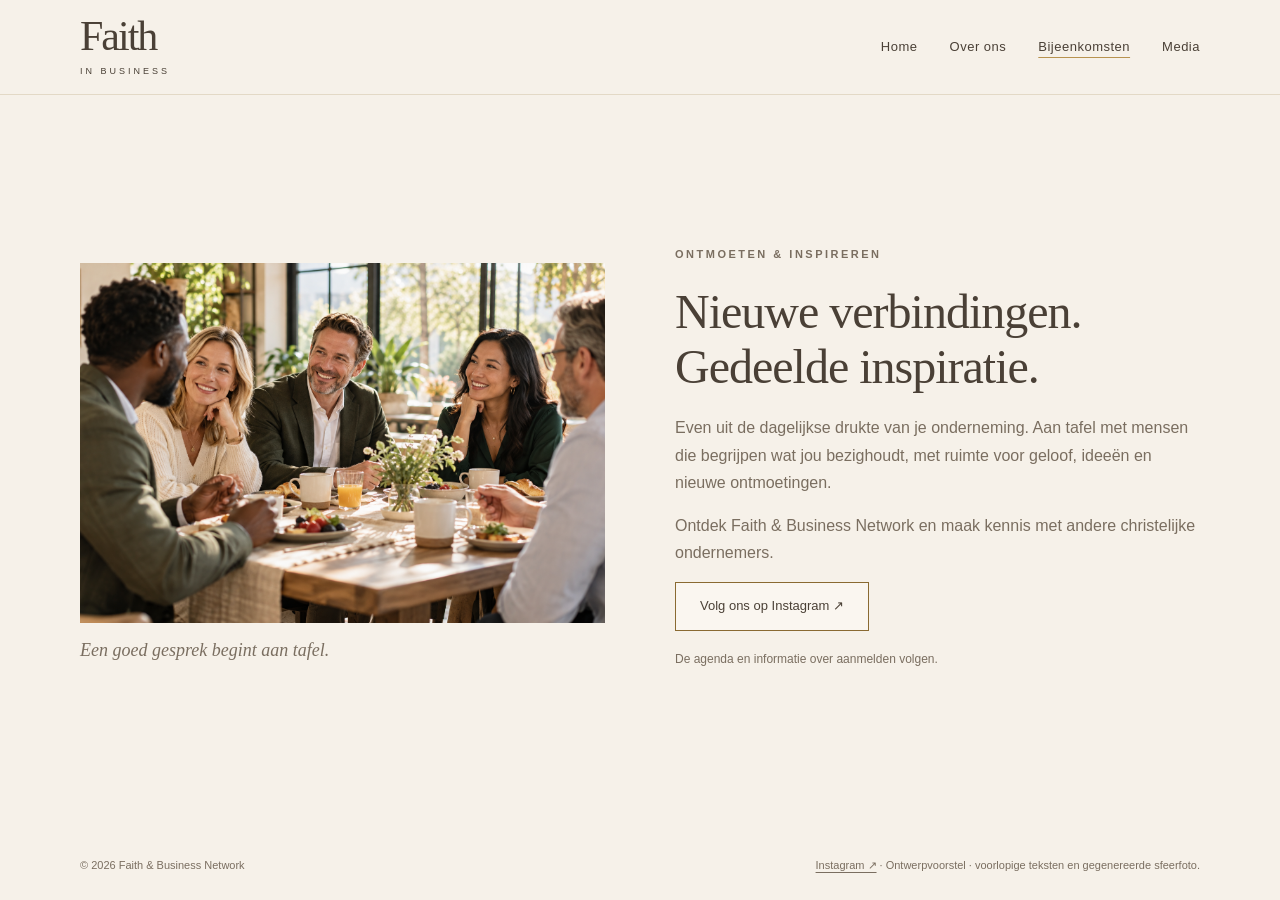
==== bijeenkomsten.html @ fe1f47e5 "Create bijeenkomsten.html for event details This HTML file outlines the structure and content for th" ====
<!doctype html>
<html lang="nl">
<head>
  <meta charset="utf-8">
  <meta name="viewport" content="width=device-width, initial-scale=1">
  <meta name="description" content="Bijeenkomsten van Faith & Business Network: ontmoet andere christelijke ondernemers.">
  <meta name="theme-color" content="#f6f1e9">
  <title>Bijeenkomsten - Faith & Business Network</title>
  <link rel="stylesheet" href="stijl.css">
</head>

<body>
  <header class="site-header">
    <div class="container header-inner">
      <a class="brand" href="index.html" aria-label="Faith & Business Network — Home">
        <span class="brand-name">Faith</span>
        <span class="brand-subtitle">IN BUSINESS</span>
      </a>

      <button
        class="menu-button"
        id="menu-button"
        type="button"
        aria-controls="navigation"
        aria-expanded="false"
      >
        Menu
      </button>

      <nav class="navigation" id="navigation" aria-label="Hoofdnavigatie">
        <a href="index.html">Home</a>
        <a href="over-ons.html">Over ons</a>
        <a href="bijeenkomsten.html" class="active" aria-current="page">Bijeenkomsten</a>
        <a href="media.html">Media</a>
      </nav>
    </div>
  </header>

  <main>
    <section class="section section-fill">
      <div class="container split-grid">
        <figure class="meeting-visual">
          <img
            class="meeting-photo"
            src="images/network.png"
            alt="Gegenereerd sfeerbeeld van een gezamenlijke ontmoeting aan tafel"
            width="1536"
            height="1024"
            decoding="async"
          >

          <figcaption class="meeting-caption">
            Een goed gesprek begint aan tafel.
          </figcaption>
        </figure>

        <div class="split-copy">
          <p class="eyebrow">Ontmoeten & inspireren</p>

          <h1 class="page-title">Nieuwe verbindingen.<br>Gedeelde inspiratie.</h1>

          <p>
            Even uit de dagelijkse drukte van je onderneming.
            Aan tafel met mensen die begrijpen wat jou bezighoudt,
            met ruimte voor geloof, ideeën en nieuwe ontmoetingen.
          </p>

          <p>
            Ontdek Faith & Business Network en maak kennis
            met andere christelijke ondernemers.
          </p>

          <a
            class="button"
            href="https://www.instagram.com/faithandbusinessnetwork/"
            target="_blank"
            rel="noopener noreferrer"
          >
            Volg ons op Instagram ↗
          </a>

          <p class="small-note">
            De agenda en informatie over aanmelden volgen.
          </p>
        </div>
      </div>
    </section>
  </main>

  <footer>
    <div class="container footer-inner">
      <p>© 2026 Faith & Business Network</p>
      <p>
        <a
          href="https://www.instagram.com/faithandbusinessnetwork/"
          target="_blank"
          rel="noopener noreferrer"
        >Instagram ↗</a>
        · Ontwerpvoorstel · voorlopige teksten en gegenereerde sfeerfoto.
      </p>
    </div>
  </footer>

  <script src="menu.js"></script>
</body>
</html>
---- stijl.css ----
:root {
  --cream: #f6f1e9;
  --paper: #fffcf7;
  --ink: #4a4036;
  --text: #4a4036;
  --muted: #7a6e60;
  --line: #e3d9c6;
  --gold: #b8934f;
  --gold-dark: #8a6a32;
  --sand: #e8dcc3;
}

* {
  box-sizing: border-box;
}

body {
  margin: 0;
  min-height: 100vh;
  display: flex;
  flex-direction: column;
  background: var(--cream);
  color: var(--text);
  font-family: Arial, sans-serif;
  line-height: 1.7;
}

main {
  flex: 1;
  display: flex;
  flex-direction: column;
}

button,
a {
  -webkit-tap-highlight-color: transparent;
}

button {
  font: inherit;
}

a {
  color: inherit;
}

a:focus-visible,
button:focus-visible {
  outline: 3px solid var(--gold);
  outline-offset: 5px;
}

img {
  display: block;
  max-width: 100%;
}

h1,
h2,
h3,
p {
  margin-top: 0;
}

h1,
h2,
h3 {
  font-family: Georgia, serif;
  font-weight: normal;
  line-height: 1.15;
}

.container {
  width: min(1120px, calc(100% - 48px));
  margin-inline: auto;
}

.site-header {
  position: sticky;
  top: 0;
  z-index: 20;
  background: var(--cream);
  border-bottom: 1px solid var(--line);
}

.header-inner {
  min-height: 94px;
  display: flex;
  align-items: center;
  justify-content: space-between;
  gap: 28px;
}

.brand {
  display: inline-flex;
  flex-direction: column;
  text-decoration: none;
  color: var(--ink);
  flex-shrink: 0;
}

.brand-name {
  font: 42px/1 Georgia, serif;
  letter-spacing: -2px;
}

.brand-subtitle {
  margin-top: 7px;
  font-size: 9px;
  letter-spacing: 3px;
  text-align: center;
}

.navigation {
  display: flex;
  align-items: center;
  gap: 32px;
}

.navigation a {
  text-decoration: none;
  font-size: 13px;
  letter-spacing: .5px;
}

.navigation a:hover {
  color: var(--gold-dark);
  text-decoration: underline;
  text-underline-offset: 6px;
}

.navigation a.active {
  text-decoration: underline;
  text-decoration-color: var(--gold);
  text-underline-offset: 6px;
}

.menu-button {
  display: none;
  padding: 8px 12px;
  border: 1px solid var(--gold);
  background: transparent;
  color: var(--ink);
  cursor: pointer;
}

.eyebrow {
  margin-bottom: 20px;
  color: var(--gold-dark);
  font-size: 11px;
  font-weight: bold;
  letter-spacing: 2.5px;
  text-transform: uppercase;
}

.hero {
  padding: 65px 0 75px;
  background:
    linear-gradient(
      90deg,
      rgba(246, 241, 233, .55) 0%,
      rgba(246, 241, 233, .25) 45%,
      rgba(246, 241, 233, 0) 75%
    ),
    url("images/achtergrond-goud.jpg") center / cover no-repeat;
  background-color: var(--cream);
}

.hero-grid {
  display: grid;
  grid-template-columns: minmax(0, 1fr) minmax(0, 1fr);
  align-items: center;
  gap: 65px;
}

.hero h1 {
  margin-bottom: 24px;
  color: var(--ink);
  font-size: clamp(44px, 5.2vw, 72px);
  letter-spacing: -2px;
}

.hero h1 em {
  font-weight: normal;
}

.hero-description {
  max-width: 430px;
  margin-bottom: 30px;
  color: var(--muted);
  font-size: 16px;
}

.buttons {
  display: flex;
  flex-wrap: wrap;
  align-items: center;
  gap: 18px;
}

.button {
  display: inline-block;
  padding: 12px 24px;
  border: 1px solid var(--gold-dark);
  background: rgba(255, 252, 247, .5);
  color: var(--ink);
  text-decoration: none;
  font-size: 13px;
  cursor: pointer;
  transition: background .2s, border-color .2s;
}

.button:hover {
  border-color: var(--gold);
  background: var(--gold);
  color: var(--ink);
}

.text-link {
  color: var(--ink);
  font-size: 13px;
  text-decoration: underline;
  text-decoration-color: var(--gold-dark);
  text-underline-offset: 5px;
}

.hero-visual {
  position: relative;
  margin: 0;
}

.hero-photo {
  width: 100%;
  height: 490px;
  object-fit: cover;
  object-position: center;
  border-radius: 150px 150px 3px 3px;
  background: var(--sand);
}

.photo-caption {
  position: absolute;
  left: -20px;
  bottom: 25px;
  max-width: calc(100% - 20px);
  padding: 16px 24px;
  border-left: 3px solid var(--gold);
  background: var(--paper);
  color: var(--ink);
  box-shadow: 0 5px 25px rgba(70, 50, 20, .12);
  font: italic 22px/1.4 Georgia, serif;
}

.values {
  padding: 32px 0;
  border-top: 1px solid var(--line);
  border-bottom: 1px solid var(--line);
}

.values-grid {
  display: grid;
  grid-template-columns: repeat(3, minmax(0, 1fr));
  gap: 30px;
}

.value {
  padding: 10px 24px;
  text-align: center;
}

.value + .value {
  border-left: 1px solid var(--line);
}

.value-number {
  display: block;
  margin-bottom: 9px;
  color: var(--gold-dark);
  font-size: 11px;
  letter-spacing: 2px;
}

.value h3 {
  margin-bottom: 12px;
  color: var(--ink);
  font-size: 26px;
}

.value p {
  margin-bottom: 0;
  color: var(--muted);
  font-size: 13px;
}

.section {
  padding: 85px 0;
}

.section-fill {
  flex: 1;
  display: flex;
  align-items: center;
}

.section-heading {
  max-width: 620px;
  margin: 0 auto 40px;
  text-align: center;
}

.section-heading h2,
.split-copy h2 {
  margin-bottom: 20px;
  color: var(--ink);
  font-size: clamp(34px, 4vw, 48px);
  letter-spacing: -1px;
}

.section-heading p {
  color: var(--muted);
}

.split-grid {
  display: grid;
  grid-template-columns: minmax(0, 1fr) minmax(0, 1fr);
  align-items: center;
  gap: 70px;
}

.meeting-visual {
  margin: 0;
}

.meeting-photo {
  width: 100%;
  height: 360px;
  object-fit: cover;
  object-position: center;
  background: var(--sand);
}

.meeting-caption {
  margin-top: 14px;
  color: var(--muted);
  font: italic 18px/1.5 Georgia, serif;
}

.split-copy p {
  color: var(--muted);
}

.small-note {
  margin-top: 18px;
  font-size: 12px;
}

.podcast {
  background:
    linear-gradient(
      rgba(246, 241, 233, .3),
      rgba(246, 241, 233, .3)
    ),
    url("images/achtergrond-goud.jpg") 70% 40% / 150% auto no-repeat;
  background-color: var(--sand);
}

.podcast .eyebrow {
  color: #6b5226;
}

.podcast p {
  color: #5f554a;
}

.podcast-quote {
  padding: 35px 0 35px 40px;
  border-left: 1px solid var(--gold-dark);
}

.podcast-quote blockquote {
  margin: 0;
  font: italic clamp(30px, 4vw, 45px)/1.3 Georgia, serif;
}

.coming-soon {
  display: inline-block;
  margin-top: 22px;
  padding: 7px 14px;
  border: 1px solid var(--gold-dark);
  background: rgba(255, 252, 247, .5);
  color: var(--ink);
  font-size: 10px;
  letter-spacing: 2px;
  text-transform: uppercase;
}

.founders {
  display: grid;
  grid-template-columns: repeat(3, minmax(0, 1fr));
  gap: 26px;
}

.founder-visual {
  min-height: 260px;
  display: flex;
  align-items: center;
  justify-content: center;
  background: #efe6d3;
  color: var(--gold);
  font: 65px Georgia, serif;
}

.founder:nth-child(2) .founder-visual {
  background: var(--sand);
}

.founder:nth-child(3) .founder-visual {
  background: #ecdfc4;
}

.founder h3 {
  margin: 20px 0 8px;
  color: var(--ink);
  font-size: 23px;
}

.founder p {
  color: var(--muted);
  font-size: 13px;
}

.contact {
  border-top: 1px solid var(--line);
  background:
    linear-gradient(
      rgba(246, 241, 233, .45),
      rgba(246, 241, 233, .45)
    ),
    url("images/achtergrond-goud.jpg") 30% 70% / cover no-repeat;
  background-color: #efe7d6;
  text-align: center;
}

.contact .section-heading {
  margin-bottom: 26px;
}

footer {
  padding: 25px 0;
  background: var(--cream);
  color: var(--muted);
  font-size: 11px;
}

.footer-inner {
  display: flex;
  justify-content: space-between;
  flex-wrap: wrap;
  gap: 12px;
}

footer p {
  margin: 0;
}

footer a {
  text-decoration: underline;
  text-underline-offset: 3px;
}

@media (max-width: 900px) {
  .navigation {
    gap: 20px;
  }

  .hero-grid,
  .split-grid {
    gap: 35px;
  }

  .hero-photo {
    height: 430px;
  }
}

@media (max-width: 720px) {
  .container {
    width: calc(100% - 36px);
  }

  .header-inner {
    min-height: 80px;
    flex-wrap: wrap;
    gap: 0;
  }

  .brand-name {
    font-size: 36px;
  }

  .menu-button {
    display: block;
  }

  .navigation {
    display: none;
    width: 100%;
    padding: 20px 0;
    flex-direction: column;
    align-items: stretch;
    gap: 0;
  }

  .navigation.is-open {
    display: flex;
  }

  .navigation a {
    padding: 12px 0;
  }

  .hero {
    padding: 42px 0 50px;
    background:
      linear-gradient(
        rgba(246, 241, 233, .45),
        rgba(246, 241, 233, .45)
      ),
      url("images/achtergrond-goud.jpg") 65% center / cover no-repeat;
    background-color: var(--cream);
  }

  .hero-grid,
  .split-grid {
    grid-template-columns: 1fr;
    gap: 35px;
  }

  .hero h1 {
    font-size: clamp(44px, 10vw, 62px);
  }

  .hero-photo {
    height: 380px;
    border-radius: 120px 120px 3px 3px;
  }

  .photo-caption {
    left: 12px;
    bottom: 18px;
    max-width: calc(100% - 24px);
    padding: 13px 18px;
    font-size: 20px;
  }

  .values-grid {
    grid-template-columns: 1fr;
    gap: 0;
  }

  .value {
    padding: 25px 10px;
  }

  .value + .value {
    border-left: 0;
    border-top: 1px solid var(--line);
  }

  .section {
    padding: 55px 0;
  }

  .meeting-photo {
    height: 280px;
  }

  .podcast {
    background-size: cover;
    background-position: 70% center;
  }

  .podcast-quote {
    padding: 28px 0 0;
    border-left: 0;
    border-top: 1px solid var(--gold-dark);
  }

  .founders {
    grid-template-columns: 1fr;
    gap: 25px;
  }

  .founder-visual {
    min-height: 230px;
  }

  .footer-inner {
    flex-direction: column;
  }
}

@media (prefers-reduced-motion: reduce) {
  .button {
    transition: none;
  }
}
.page-title {
  margin-bottom: 20px;
  color: var(--ink);
  font-size: clamp(34px, 4vw, 48px);
  letter-spacing: -1px;
}
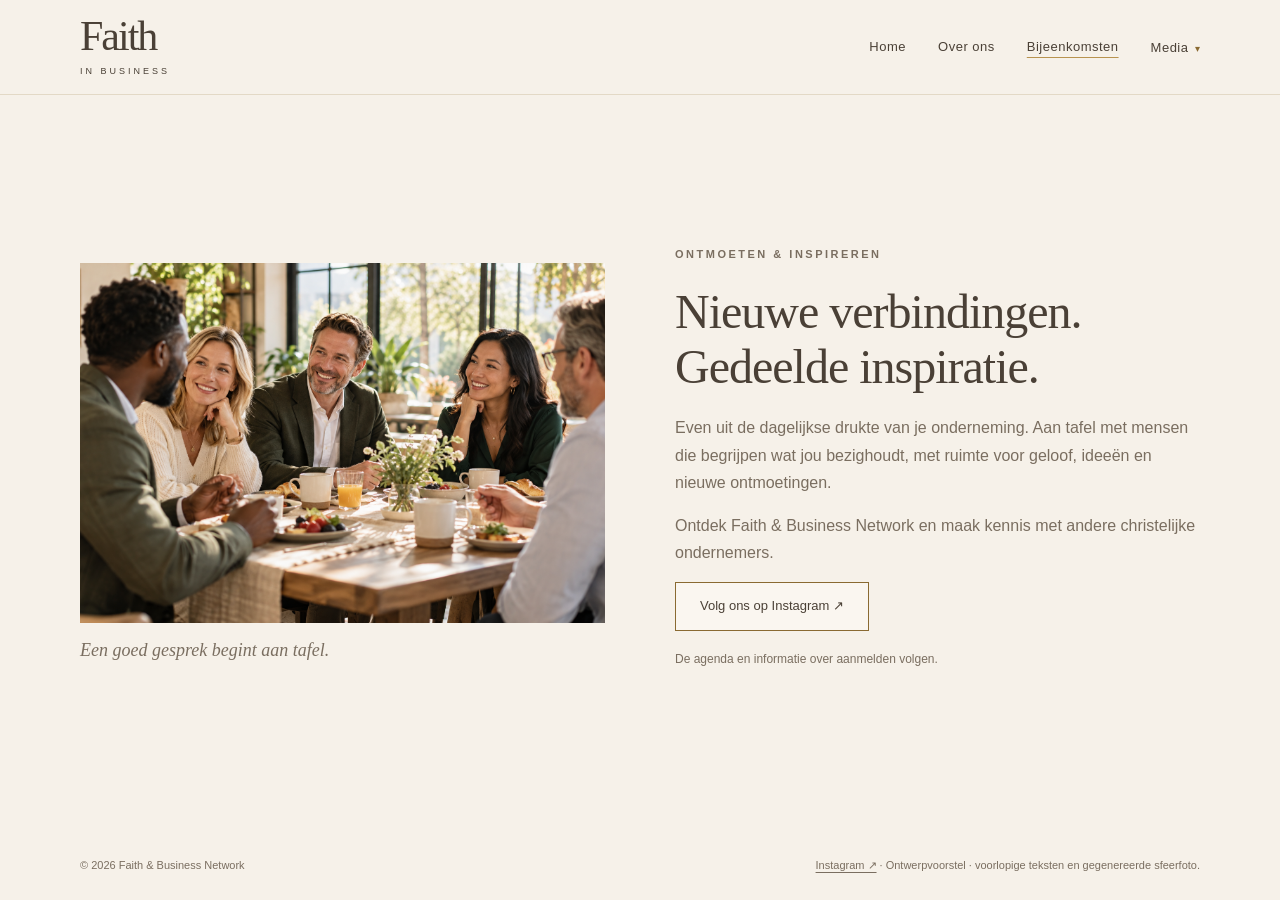
==== commit 1986de41: "Enhance navigation with media submenu Added a submenu for media options including YouTube, Podcast, " ====
--- a/bijeenkomsten.html
+++ b/bijeenkomsten.html
@@ -31,7 +31,22 @@
         <a href="index.html">Home</a>
         <a href="over-ons.html">Over ons</a>
         <a href="bijeenkomsten.html" class="active" aria-current="page">Bijeenkomsten</a>
-        <a href="media.html">Media</a>
+
+        <div class="has-submenu">
+          <a href="media.html">Media</a>
+
+          <ul class="submenu" aria-label="Media-opties">
+            <li><a href="media.html#youtube">YouTube</a></li>
+            <li><a href="media.html#podcast">Podcast</a></li>
+            <li>
+              <a
+                href="https://www.instagram.com/faithandbusinessnetwork/"
+                target="_blank"
+                rel="noopener noreferrer"
+              >Instagram ↗</a>
+            </li>
+          </ul>
+        </div>
       </nav>
     </div>
   </header>
--- a/stijl.css
+++ b/stijl.css
@@ -14,6 +14,11 @@
   box-sizing: border-box;
 }
 
+html {
+  scroll-behavior: smooth;
+  scroll-padding-top: 100px;
+}
+
 body {
   margin: 0;
   min-height: 100vh;
@@ -133,6 +138,59 @@
   text-decoration: underline;
   text-decoration-color: var(--gold);
   text-underline-offset: 6px;
+}
+
+.has-submenu {
+  position: relative;
+}
+
+.has-submenu > a::after {
+  content: "▾";
+  margin-left: 6px;
+  color: var(--gold-dark);
+  font-size: 10px;
+}
+
+.submenu {
+  display: none;
+  position: absolute;
+  top: calc(100% + 12px);
+  left: 50%;
+  z-index: 30;
+  min-width: 180px;
+  margin: 0;
+  padding: 8px 0;
+  list-style: none;
+  transform: translateX(-50%);
+  border: 1px solid var(--line);
+  border-top: 2px solid var(--gold);
+  background: var(--paper);
+  box-shadow: 0 8px 25px rgba(70, 50, 20, .12);
+}
+
+.submenu::before {
+  content: "";
+  position: absolute;
+  top: -14px;
+  left: 0;
+  right: 0;
+  height: 12px;
+}
+
+.has-submenu:hover .submenu,
+.has-submenu:focus-within .submenu {
+  display: block;
+}
+
+.submenu a {
+  display: block;
+  padding: 10px 22px;
+  white-space: nowrap;
+}
+
+.submenu a:hover {
+  background: var(--cream);
+  text-decoration: none;
 }
 
 .menu-button {
@@ -151,6 +209,13 @@
   font-weight: bold;
   letter-spacing: 2.5px;
   text-transform: uppercase;
+}
+
+.page-title {
+  margin-bottom: 20px;
+  color: var(--ink);
+  font-size: clamp(34px, 4vw, 48px);
+  letter-spacing: -1px;
 }
 
 .hero {
@@ -394,10 +459,19 @@
   text-transform: uppercase;
 }
 
+.section-heading .coming-soon {
+  margin-top: 4px;
+}
+
 .founders {
-  display: grid;
-  grid-template-columns: repeat(3, minmax(0, 1fr));
-  gap: 26px;
+  display: flex;
+  flex-wrap: wrap;
+  justify-content: center;
+  gap: 40px 26px;
+}
+
+.founder {
+  width: calc((100% - 52px) / 3);
 }
 
 .founder-visual {
@@ -410,11 +484,11 @@
   font: 65px Georgia, serif;
 }
 
-.founder:nth-child(2) .founder-visual {
+.founder:nth-child(2n) .founder-visual {
   background: var(--sand);
 }
 
-.founder:nth-child(3) .founder-visual {
+.founder:nth-child(3n) .founder-visual {
   background: #ecdfc4;
 }
 
@@ -481,9 +555,17 @@
   .hero-photo {
     height: 430px;
   }
+
+  .founder {
+    width: calc((100% - 26px) / 2);
+  }
 }
 
 @media (max-width: 720px) {
+  html {
+    scroll-padding-top: 85px;
+  }
+
   .container {
     width: calc(100% - 36px);
   }
@@ -517,6 +599,34 @@
 
   .navigation a {
     padding: 12px 0;
+  }
+
+  .has-submenu > a::after {
+    content: none;
+  }
+
+  .submenu {
+    display: block;
+    position: static;
+    min-width: 0;
+    padding: 0 0 0 16px;
+    transform: none;
+    border: 0;
+    background: transparent;
+    box-shadow: none;
+  }
+
+  .submenu::before {
+    content: none;
+  }
+
+  .submenu a {
+    padding: 10px 0;
+    color: var(--muted);
+  }
+
+  .submenu a:hover {
+    background: transparent;
   }
 
   .hero {
@@ -587,8 +697,11 @@
   }
 
   .founders {
-    grid-template-columns: 1fr;
-    gap: 25px;
+    gap: 35px 0;
+  }
+
+  .founder {
+    width: 100%;
   }
 
   .founder-visual {
@@ -601,13 +714,11 @@
 }
 
 @media (prefers-reduced-motion: reduce) {
+  html {
+    scroll-behavior: auto;
+  }
+
   .button {
     transition: none;
   }
 }
-.page-title {
-  margin-bottom: 20px;
-  color: var(--ink);
-  font-size: clamp(34px, 4vw, 48px);
-  letter-spacing: -1px;
-}
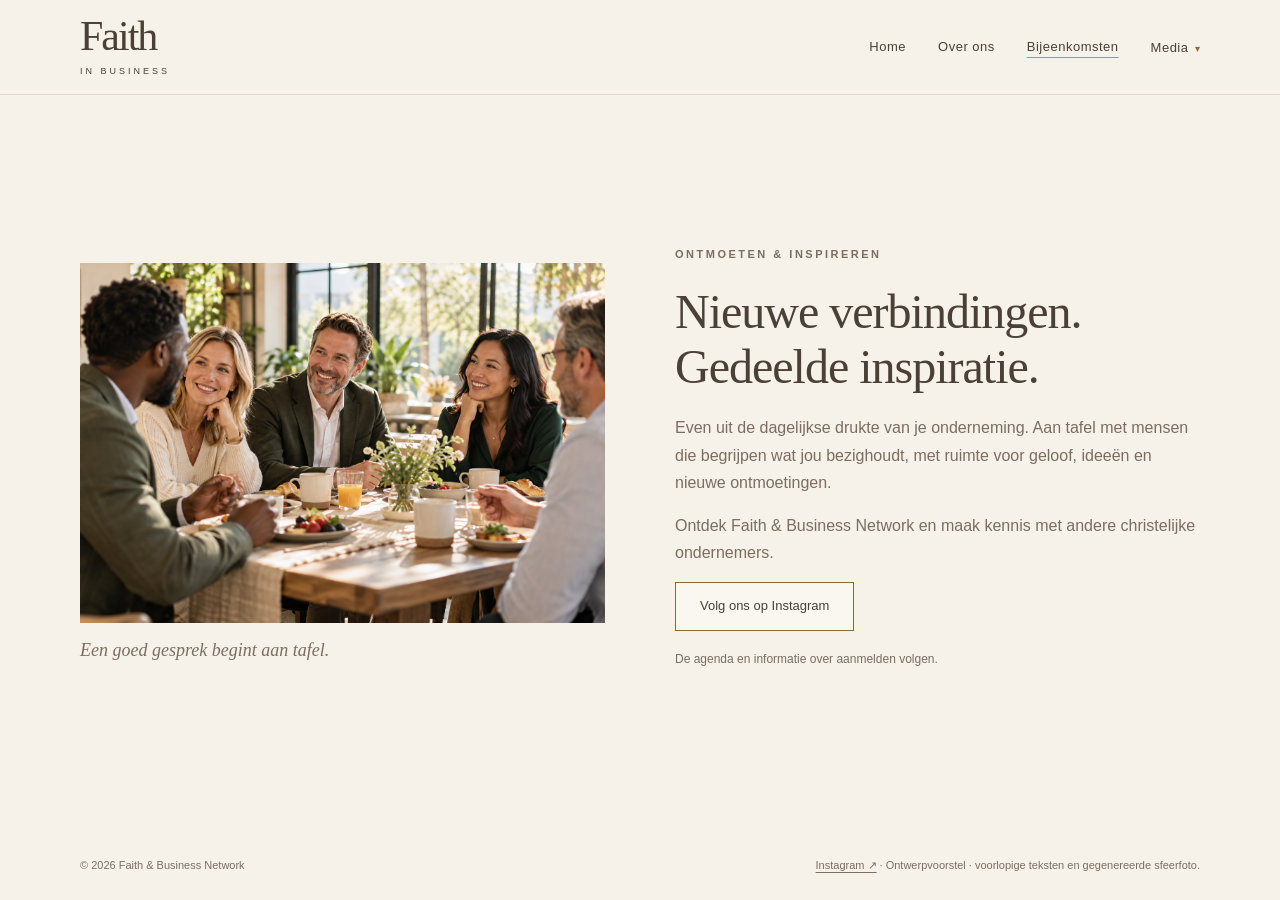
==== commit eb754d55: "Update media links to point to new HTML files" ====
--- a/bijeenkomsten.html
+++ b/bijeenkomsten.html
@@ -36,15 +36,9 @@
           <a href="media.html">Media</a>
 
           <ul class="submenu" aria-label="Media-opties">
-            <li><a href="media.html#youtube">YouTube</a></li>
-            <li><a href="media.html#podcast">Podcast</a></li>
-            <li>
-              <a
-                href="https://www.instagram.com/faithandbusinessnetwork/"
-                target="_blank"
-                rel="noopener noreferrer"
-              >Instagram ↗</a>
-            </li>
+            <li><a href="youtube.html">YouTube</a></li>
+            <li><a href="podcast.html">Podcast</a></li>
+            <li><a href="instagram.html">Instagram</a></li>
           </ul>
         </div>
       </nav>
@@ -85,13 +79,8 @@
             met andere christelijke ondernemers.
           </p>
 
-          <a
-            class="button"
-            href="https://www.instagram.com/faithandbusinessnetwork/"
-            target="_blank"
-            rel="noopener noreferrer"
-          >
-            Volg ons op Instagram ↗
+          <a class="button" href="instagram.html">
+            Volg ons op Instagram
           </a>
 
           <p class="small-note">
--- a/stijl.css
+++ b/stijl.css
@@ -357,6 +357,11 @@
   font-size: 13px;
 }
 
+.value .text-link {
+  display: inline-block;
+  margin-top: 16px;
+}
+
 .section {
   padding: 85px 0;
 }
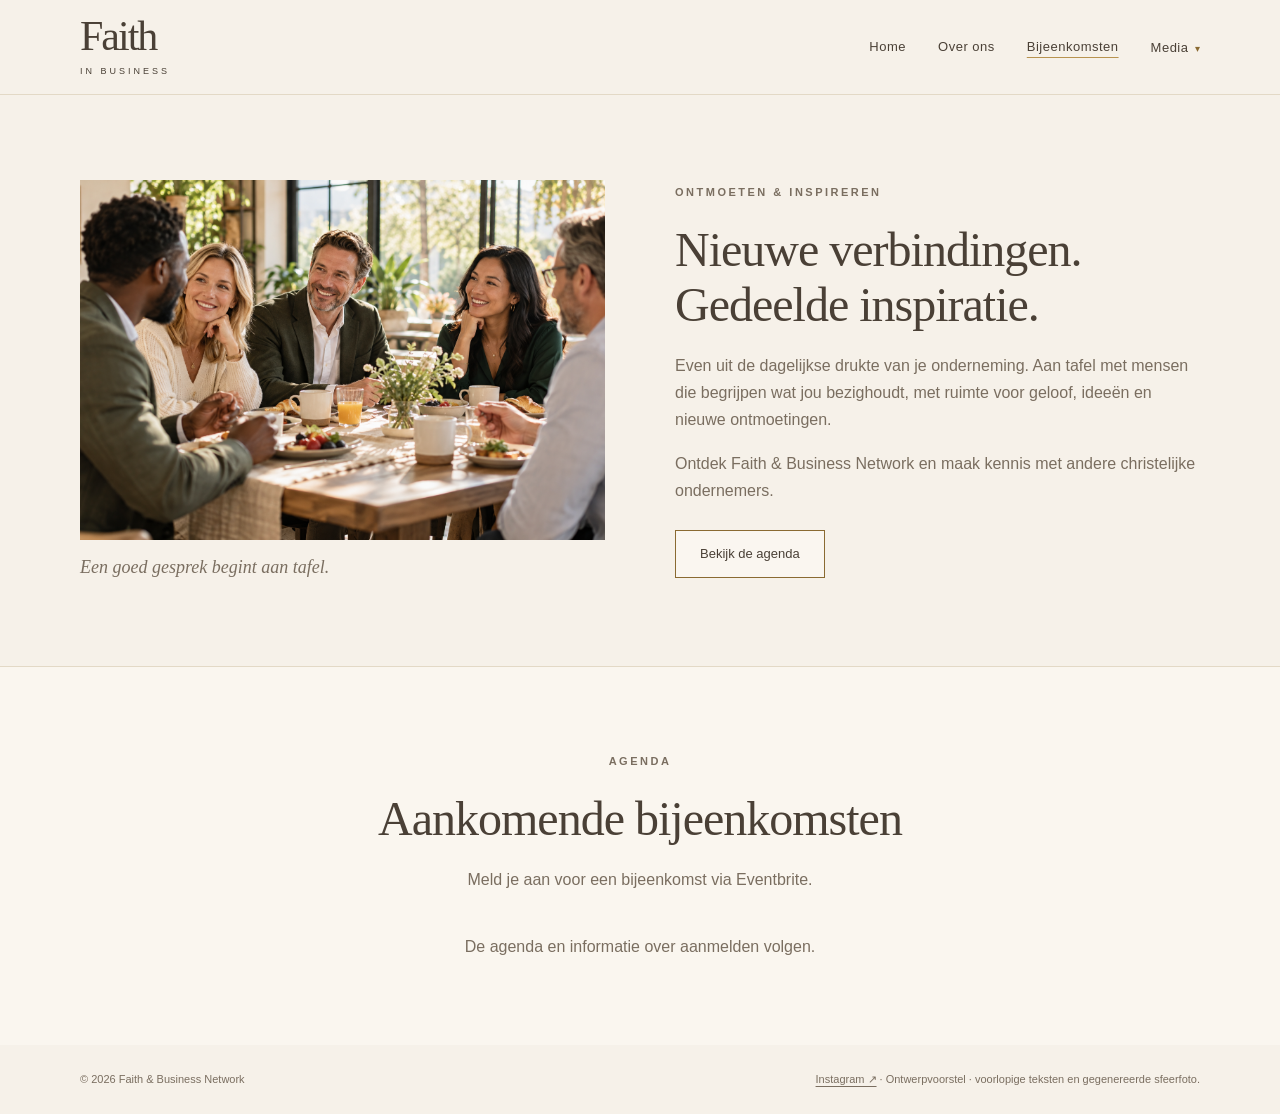
==== commit b2ca501f: "Update bijeenkomsten.html" ====
--- a/bijeenkomsten.html
+++ b/bijeenkomsten.html
@@ -3,13 +3,13 @@
 <head>
   <meta charset="utf-8">
   <meta name="viewport" content="width=device-width, initial-scale=1">
-  <meta name="description" content="Bijeenkomsten van Faith & Business Network: ontmoet andere christelijke ondernemers.">
+  <meta name="description" content="Bijeenkomsten van Faith & Business Network: ontmoet andere christelijke ondernemers en meld je aan.">
   <meta name="theme-color" content="#f6f1e9">
   <title>Bijeenkomsten - Faith & Business Network</title>
   <link rel="stylesheet" href="stijl.css">
 </head>
 
-<body>
+<body data-inhoud="bijeenkomsten">
   <header class="site-header">
     <div class="container header-inner">
       <a class="brand" href="index.html" aria-label="Faith & Business Network — Home">
@@ -46,7 +46,7 @@
   </header>
 
   <main>
-    <section class="section section-fill">
+    <section class="section">
       <div class="container split-grid">
         <figure class="meeting-visual">
           <img
@@ -56,55 +56,76 @@
             width="1536"
             height="1024"
             decoding="async"
+            data-foto="bijeenkomsten.pagina.foto"
+            data-alt="bijeenkomsten.pagina.foto_alt"
           >
 
-          <figcaption class="meeting-caption">
+          <figcaption class="meeting-caption" data-tekst="bijeenkomsten.pagina.bijschrift">
             Een goed gesprek begint aan tafel.
           </figcaption>
         </figure>
 
         <div class="split-copy">
-          <p class="eyebrow">Ontmoeten & inspireren</p>
+          <p class="eyebrow" data-tekst="bijeenkomsten.pagina.eyebrow">Ontmoeten & inspireren</p>
 
-          <h1 class="page-title">Nieuwe verbindingen.<br>Gedeelde inspiratie.</h1>
+          <h1 class="page-title" data-tekst="bijeenkomsten.pagina.titel">Nieuwe verbindingen.<br>Gedeelde inspiratie.</h1>
 
-          <p>
+          <p data-tekst="bijeenkomsten.pagina.tekst_1">
             Even uit de dagelijkse drukte van je onderneming.
             Aan tafel met mensen die begrijpen wat jou bezighoudt,
             met ruimte voor geloof, ideeën en nieuwe ontmoetingen.
           </p>
 
-          <p>
+          <p data-tekst="bijeenkomsten.pagina.tekst_2">
             Ontdek Faith & Business Network en maak kennis
             met andere christelijke ondernemers.
           </p>
 
-          <a class="button" href="instagram.html">
-            Volg ons op Instagram
-          </a>
+          <a class="button" href="#agenda" data-tekst="bijeenkomsten.pagina.knop_tekst">Bekijk de agenda</a>
+        </div>
+      </div>
+    </section>
 
-          <p class="small-note">
-            De agenda en informatie over aanmelden volgen.
+    <section class="section section-fill agenda" id="agenda">
+      <div class="container">
+        <div class="section-heading">
+          <p class="eyebrow" data-tekst="bijeenkomsten.agenda_teksten.eyebrow">Agenda</p>
+
+          <h2 class="page-title" data-tekst="bijeenkomsten.agenda_teksten.titel">Aankomende bijeenkomsten</h2>
+
+          <p data-tekst="bijeenkomsten.agenda_teksten.tekst">
+            Meld je aan voor een bijeenkomst via Eventbrite.
           </p>
         </div>
+
+        <div class="events" data-lijst="bijeenkomsten.agenda" data-soort="bijeenkomst"></div>
+
+        <p
+          class="empty-note"
+          data-leeg="bijeenkomsten.agenda"
+          data-tekst="bijeenkomsten.agenda_teksten.geen_bijeenkomsten"
+        >
+          De agenda en informatie over aanmelden volgen.
+        </p>
       </div>
     </section>
   </main>
 
   <footer>
     <div class="container footer-inner">
-      <p>© 2026 Faith & Business Network</p>
+      <p data-tekst="algemeen.footer.tekst">© 2026 Faith & Business Network</p>
       <p>
         <a
           href="https://www.instagram.com/faithandbusinessnetwork/"
           target="_blank"
           rel="noopener noreferrer"
-        >Instagram ↗</a>
-        · Ontwerpvoorstel · voorlopige teksten en gegenereerde sfeerfoto.
+          data-link="algemeen.links.instagram"
+        >Instagram ↗</a><span class="footer-note" data-tekst="algemeen.footer.notitie" data-prefix=" · "></span>
       </p>
     </div>
   </footer>
 
   <script src="menu.js"></script>
+  <script src="inhoud.js"></script>
 </body>
 </html>
--- a/stijl.css
+++ b/stijl.css
@@ -12,6 +12,10 @@
 
 * {
   box-sizing: border-box;
+}
+
+[hidden] {
+  display: none !important;
 }
 
 html {
@@ -281,6 +285,11 @@
   color: var(--ink);
 }
 
+.split-copy .button,
+.section-heading .button {
+  margin-top: 10px;
+}
+
 .text-link {
   color: var(--ink);
   font-size: 13px;
@@ -424,6 +433,73 @@
   font-size: 12px;
 }
 
+.agenda {
+  border-top: 1px solid var(--line);
+  background: #faf6ef;
+}
+
+.events {
+  display: grid;
+  gap: 20px;
+  max-width: 900px;
+  margin-inline: auto;
+}
+
+.event {
+  display: grid;
+  grid-template-columns: 180px minmax(0, 1fr) auto;
+  align-items: center;
+  gap: 28px;
+  padding: 26px 28px;
+  border: 1px solid var(--line);
+  background: var(--paper);
+}
+
+.event-date {
+  color: var(--gold-dark);
+  font: 19px/1.3 Georgia, serif;
+}
+
+.event-time {
+  display: block;
+  margin-top: 4px;
+  color: var(--muted);
+  font: 12px Arial, sans-serif;
+  letter-spacing: 1px;
+}
+
+.event h3 {
+  margin: 0 0 6px;
+  color: var(--ink);
+  font-size: 24px;
+}
+
+.event-body p {
+  margin-bottom: 0;
+  color: var(--muted);
+  font-size: 14px;
+}
+
+.event-body .event-meta {
+  margin-bottom: 8px;
+  color: var(--gold-dark);
+  font-size: 12px;
+  letter-spacing: 1px;
+}
+
+.event-note {
+  margin: 0;
+  color: var(--muted);
+  font-size: 12px;
+}
+
+.empty-note {
+  max-width: 520px;
+  margin: 0 auto;
+  text-align: center;
+  color: var(--muted);
+}
+
 .podcast {
   background:
     linear-gradient(
@@ -434,6 +510,26 @@
   background-color: var(--sand);
 }
 
+.bg-media {
+  background:
+    linear-gradient(
+      rgba(246, 241, 233, .5),
+      rgba(246, 241, 233, .5)
+    ),
+    url("images/achtergrond-goud.jpg") 85% 30% / 130% auto no-repeat;
+  background-color: var(--sand);
+}
+
+.bg-youtube {
+  background:
+    linear-gradient(
+      rgba(246, 241, 233, .4),
+      rgba(246, 241, 233, .4)
+    ),
+    url("images/achtergrond-goud.jpg") 15% 70% / 140% auto no-repeat;
+  background-color: var(--sand);
+}
+
 .podcast .eyebrow {
   color: #6b5226;
 }
@@ -497,6 +593,17 @@
   background: #ecdfc4;
 }
 
+.founder-visual.has-photo {
+  min-height: 0;
+  background: var(--sand);
+}
+
+.founder-visual.has-photo img {
+  width: 100%;
+  aspect-ratio: 1 / 1;
+  object-fit: cover;
+}
+
 .founder h3 {
   margin: 20px 0 8px;
   color: var(--ink);
@@ -506,6 +613,14 @@
 .founder p {
   color: var(--muted);
   font-size: 13px;
+}
+
+.founder .founder-role {
+  margin-bottom: 8px;
+  color: var(--gold-dark);
+  font-size: 11px;
+  letter-spacing: 2px;
+  text-transform: uppercase;
 }
 
 .contact {
@@ -564,6 +679,14 @@
   .founder {
     width: calc((100% - 26px) / 2);
   }
+
+  .event {
+    grid-template-columns: 150px minmax(0, 1fr);
+  }
+
+  .event-action {
+    grid-column: 1 / -1;
+  }
 }
 
 @media (max-width: 720px) {
@@ -690,9 +813,30 @@
     height: 280px;
   }
 
+  .event {
+    grid-template-columns: 1fr;
+    gap: 14px;
+    padding: 22px;
+  }
+
+  .event-action .button {
+    display: block;
+    text-align: center;
+  }
+
   .podcast {
     background-size: cover;
     background-position: 70% center;
+  }
+
+  .bg-media {
+    background-size: cover;
+    background-position: 75% center;
+  }
+
+  .bg-youtube {
+    background-size: cover;
+    background-position: 25% center;
   }
 
   .podcast-quote {
